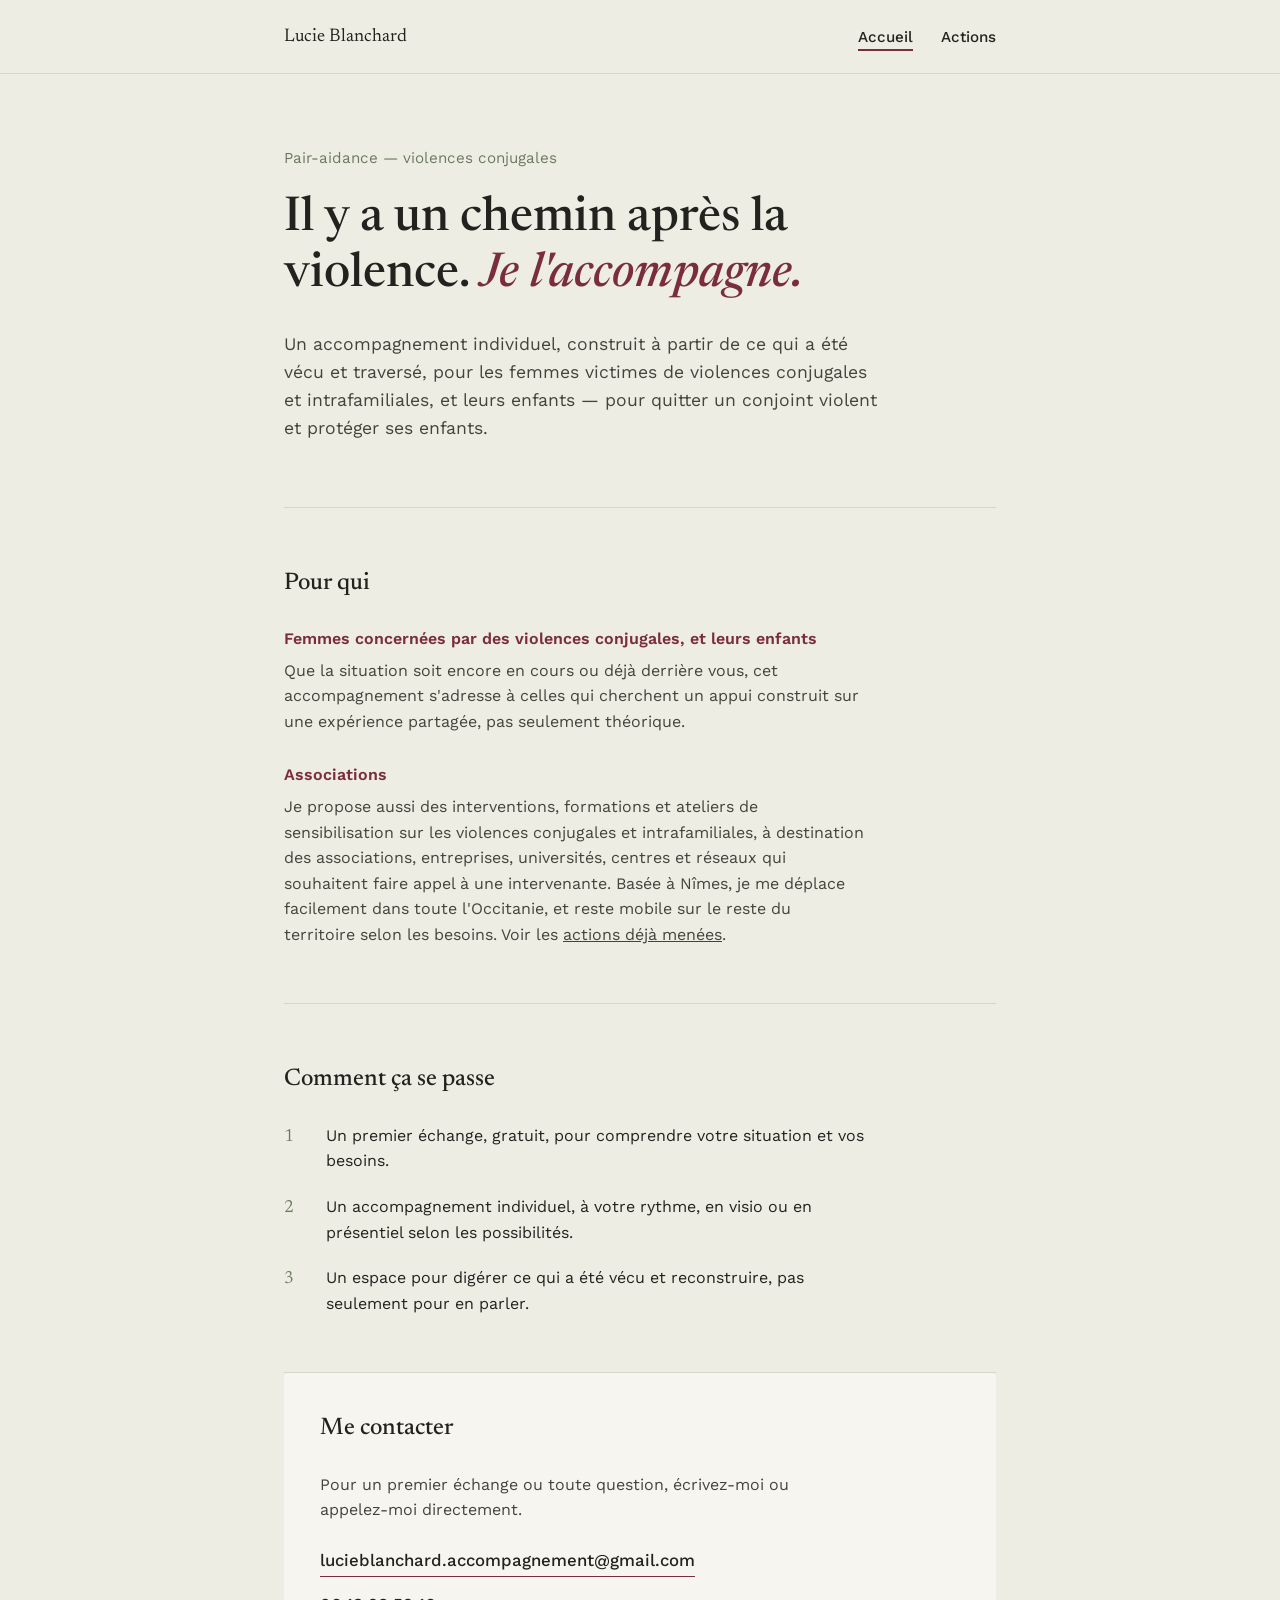
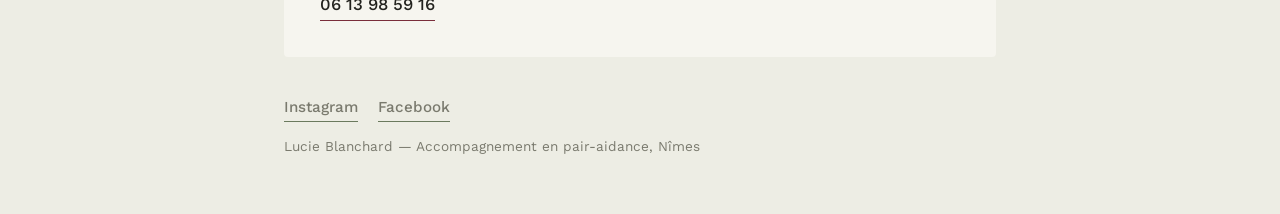
==== index.html @ f2fd9d7d "Add files via upload" ====
<!DOCTYPE html>
<html lang="fr">
<head>
<meta charset="UTF-8">
<meta name="viewport" content="width=device-width, initial-scale=1.0">
<title>Accompagnement femmes victimes de violences conjugales | Nîmes, Montpellier, Occitanie</title>
<meta name="description" content="Accompagnement individuel pour les femmes victimes de violences conjugales et intrafamiliales, et leurs enfants. Basée à Nîmes, intervention en Occitanie et mobilité sur le reste du territoire. Premier échange gratuit.">
<meta name="keywords" content="aide femme victime violence conjugale, violences familiales, violences intrafamiliales, femmes battues, accompagnement violence conjugale, quitter un conjoint violent, protéger ses enfants, soutien après violence conjugale, sortir de la violence conjugale, pair-aidance violences conjugales, aide femme et enfants violence conjugale, Nîmes, Montpellier, Gard, Hérault, Occitanie">
<meta property="og:title" content="Accompagnement femmes victimes de violences conjugales et intrafamiliales — Lucie Blanchard">
<meta property="og:description" content="Accompagnement individuel pour les femmes victimes de violences conjugales et leurs enfants. Basée à Nîmes, intervention en Occitanie et au-delà.">
<meta property="og:type" content="website">
<meta property="og:locale" content="fr_FR">
<link rel="stylesheet" href="style.css">
</head>
<body>

<nav class="site-nav">
  <div class="wrap">
    <a class="site-name" href="index.html">Lucie Blanchard</a>
    <ul class="site-links">
      <li><a href="index.html" class="active">Accueil</a></li>
      <li><a href="actions.html">Actions</a></li>
    </ul>
  </div>
</nav>

<div class="wrap">
  <header class="hero">
    <p class="kicker">Pair-aidance — violences conjugales</p>
    <h1>Il y a un chemin après la violence. <em>Je l'accompagne.</em></h1>
    <p class="lede">
      Un accompagnement individuel, construit à partir de ce qui a été vécu et traversé,
      pour les femmes victimes de violences conjugales et intrafamiliales, et leurs enfants —
      pour quitter un conjoint violent et protéger ses enfants.
    </p>
  </header>

  <section>
    <h2>Pour qui</h2>
    <div class="cards">
      <div class="card">
        <span class="label">Femmes concernées par des violences conjugales, et leurs enfants</span>
        <p>
          Que la situation soit encore en cours ou déjà derrière vous, cet accompagnement
          s'adresse à celles qui cherchent un appui construit sur une expérience partagée,
          pas seulement théorique.
        </p>
      </div>
      <div class="card">
        <span class="label">Associations</span>
        <p>
          Je propose aussi des interventions, formations et ateliers de sensibilisation sur les
          violences conjugales et intrafamiliales, à destination des associations, entreprises,
          universités, centres et réseaux qui souhaitent faire appel à une intervenante. Basée à
          Nîmes, je me déplace facilement dans toute l'Occitanie, et reste mobile sur le reste du
          territoire selon les besoins. Voir les <a href="actions.html">actions déjà menées</a>.
        </p>
      </div>
    </div>
  </section>

  <section>
    <h2>Comment ça se passe</h2>
    <ol class="steps">
      <li>Un premier échange, gratuit, pour comprendre votre situation et vos besoins.</li>
      <li>Un accompagnement individuel, à votre rythme, en visio ou en présentiel selon les possibilités.</li>
      <li>Un espace pour digérer ce qui a été vécu et reconstruire, pas seulement pour en parler.</li>
    </ol>
  </section>

  <section class="contact">
    <h2>Me contacter</h2>
    <p class="intro">Pour un premier échange ou toute question, écrivez-moi ou appelez-moi directement.</p>
    <div class="contact-list">
      <a href="mailto:lucieblanchard.accompagnement@gmail.com">lucieblanchard.accompagnement@gmail.com</a>
      <a href="tel:+33613985916">06 13 98 59 16</a>
    </div>
  </section>

  <footer>
    <div class="social-links">
      <!-- Remplace les # par les vraies adresses de tes profils -->
      <a href="#" target="_blank" rel="noopener">Instagram</a>
      <a href="#" target="_blank" rel="noopener">Facebook</a>
    </div>
    <div>Lucie Blanchard — Accompagnement en pair-aidance, Nîmes</div>
  </footer>
</div>

</body>
</html>
---- style.css ----
@import url('https://fonts.googleapis.com/css2?family=Newsreader:ital,wght@0,400;0,500;0,600;1,400&family=Work+Sans:wght@400;500;600&display=swap');

:root {
  --bg: #EDEDE4;
  --ink: #22221E;
  --plum: #7A2E3B;
  --sage: #6B7A5E;
  --paper: #F6F5EF;
  --line: #D8D6C9;
  --muted: #45443C;
}

* { box-sizing: border-box; margin: 0; padding: 0; }
html { scroll-behavior: smooth; }

body {
  background: var(--bg);
  color: var(--ink);
  font-family: 'Work Sans', sans-serif;
  line-height: 1.6;
  -webkit-font-smoothing: antialiased;
}

a { color: inherit; }

.wrap {
  max-width: 760px;
  margin: 0 auto;
  padding: 0 24px;
}

/* --- Navigation --- */
nav.site-nav {
  border-bottom: 1px solid var(--line);
  padding: 22px 0;
}

nav.site-nav .wrap {
  display: flex;
  justify-content: space-between;
  align-items: center;
  flex-wrap: wrap;
  gap: 12px;
}

.site-name {
  font-family: 'Newsreader', serif;
  font-size: 1.15rem;
  text-decoration: none;
}

.site-links {
  display: flex;
  gap: 28px;
  list-style: none;
}

.site-links a {
  text-decoration: none;
  font-size: 0.95rem;
  font-weight: 500;
  padding-bottom: 3px;
  border-bottom: 2px solid transparent;
}

.site-links a.active,
.site-links a:hover {
  border-bottom-color: var(--plum);
}

/* --- Hero --- */
header.hero {
  padding: 72px 0 64px;
  border-bottom: 1px solid var(--line);
}

.kicker {
  font-size: 0.95rem;
  color: var(--sage);
  margin-bottom: 20px;
  max-width: 46ch;
}

h1 {
  font-family: 'Newsreader', serif;
  font-weight: 500;
  font-size: clamp(2rem, 5vw, 3rem);
  line-height: 1.18;
  max-width: 20ch;
}

h1 em { font-style: italic; color: var(--plum); }

.lede {
  margin-top: 26px;
  font-size: 1.1rem;
  max-width: 54ch;
  color: var(--muted);
}

/* --- Sections --- */
section {
  padding: 56px 0;
  border-bottom: 1px solid var(--line);
}
section:last-of-type { border-bottom: none; }

h2 {
  font-family: 'Newsreader', serif;
  font-weight: 500;
  font-size: 1.5rem;
  margin-bottom: 24px;
}

.cards { display: grid; gap: 28px; }
.card p { max-width: 58ch; color: var(--muted); }
.card .label {
  font-weight: 600;
  color: var(--plum);
  margin-bottom: 6px;
  display: block;
}

ol.steps { list-style: none; display: grid; gap: 20px; counter-reset: step; }
ol.steps li {
  display: grid;
  grid-template-columns: 28px 1fr;
  gap: 14px;
  max-width: 58ch;
}
ol.steps li::before {
  counter-increment: step;
  content: counter(step);
  font-family: 'Newsreader', serif;
  color: var(--sage);
  font-size: 1.1rem;
}

/* --- Contact --- */
.contact { background: var(--paper); border-radius: 4px; padding: 36px; }
.contact p.intro { color: var(--muted); max-width: 50ch; margin-bottom: 24px; }
.contact-list { display: flex; flex-direction: column; gap: 14px; }
.contact-list a {
  text-decoration: none;
  font-size: 1.05rem;
  font-weight: 500;
  border-bottom: 1px solid var(--plum);
  width: fit-content;
  padding-bottom: 2px;
  transition: opacity 0.15s ease;
}
.contact-list a:hover { opacity: 0.7; }

/* --- Actions (page dédiée) --- */
.action-entry {
  display: grid;
  gap: 16px;
  padding: 28px 0;
  border-bottom: 1px solid var(--line);
}
.action-entry:last-child { border-bottom: none; }

.action-entry img {
  width: 100%;
  max-width: 420px;
  border-radius: 4px;
  display: block;
}

.action-date {
  font-size: 0.85rem;
  color: var(--sage);
  font-weight: 500;
}

.action-entry h3 {
  font-family: 'Newsreader', serif;
  font-weight: 500;
  font-size: 1.25rem;
  margin-top: 2px;
}

.action-entry p { color: var(--muted); max-width: 60ch; }

.empty-state {
  color: var(--muted);
  font-style: italic;
}

/* --- Réseaux sociaux --- */
.social-links {
  display: flex;
  gap: 20px;
  margin-top: 10px;
}
.social-links a {
  text-decoration: none;
  font-weight: 500;
  font-size: 0.95rem;
  border-bottom: 1px solid var(--sage);
  padding-bottom: 2px;
}
.social-links a:hover { opacity: 0.7; }

/* --- Footer --- */
footer {
  padding: 28px 0 56px;
  font-size: 0.85rem;
  color: #7A7A6E;
  display: flex;
  flex-direction: column;
  gap: 14px;
}

@media (max-width: 600px) {
  header.hero { padding: 52px 0 44px; }
  section { padding: 40px 0; }
  .contact { padding: 26px; }
}
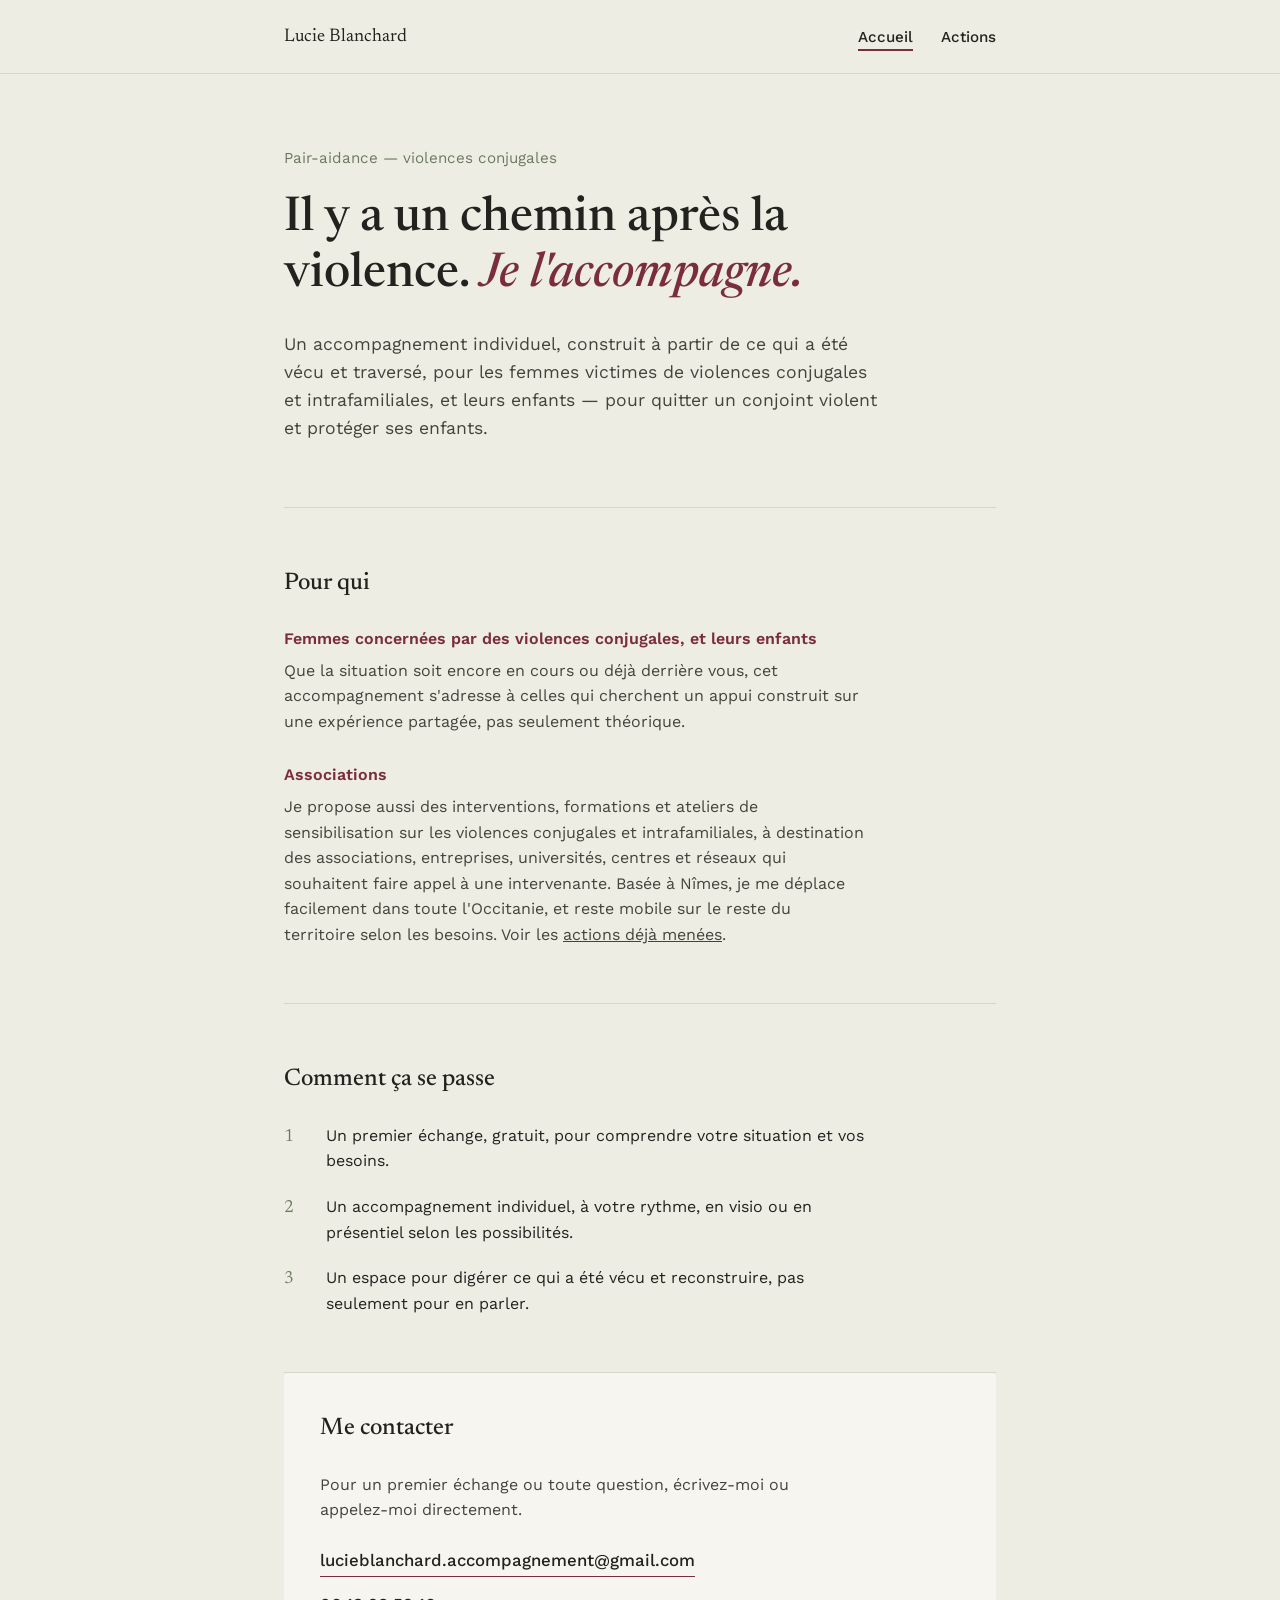
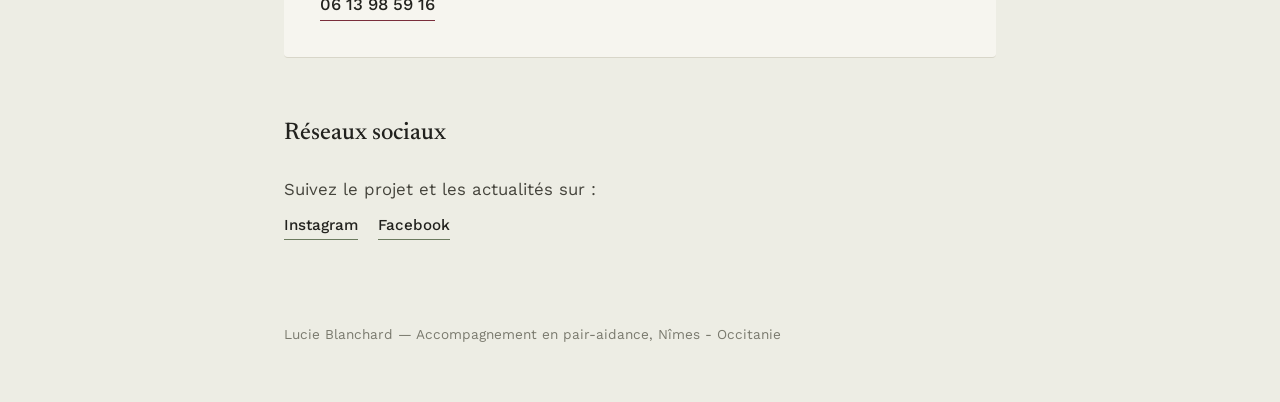
==== commit 024988a9: "Add footer with social media and contact details Added a footer section with contact information and" ====
--- a/index.html
+++ b/index.html
@@ -77,13 +77,17 @@
     </div>
   </section>
 
-  <footer>
+  <section>
+    <h2>Réseaux sociaux</h2>
+    <p class="lede" style="margin-top: 0; font-size: 1.05rem;">Suivez le projet et les actualités sur :</p>
     <div class="social-links">
-      <!-- Remplace les # par les vraies adresses de tes profils -->
       <a href="#" target="_blank" rel="noopener">Instagram</a>
       <a href="#" target="_blank" rel="noopener">Facebook</a>
     </div>
-    <div>Lucie Blanchard — Accompagnement en pair-aidance, Nîmes</div>
+  </section>
+
+  <footer>
+    <div>Lucie Blanchard — Accompagnement en pair-aidance, Nîmes - Occitanie</div>
   </footer>
 </div>
 
